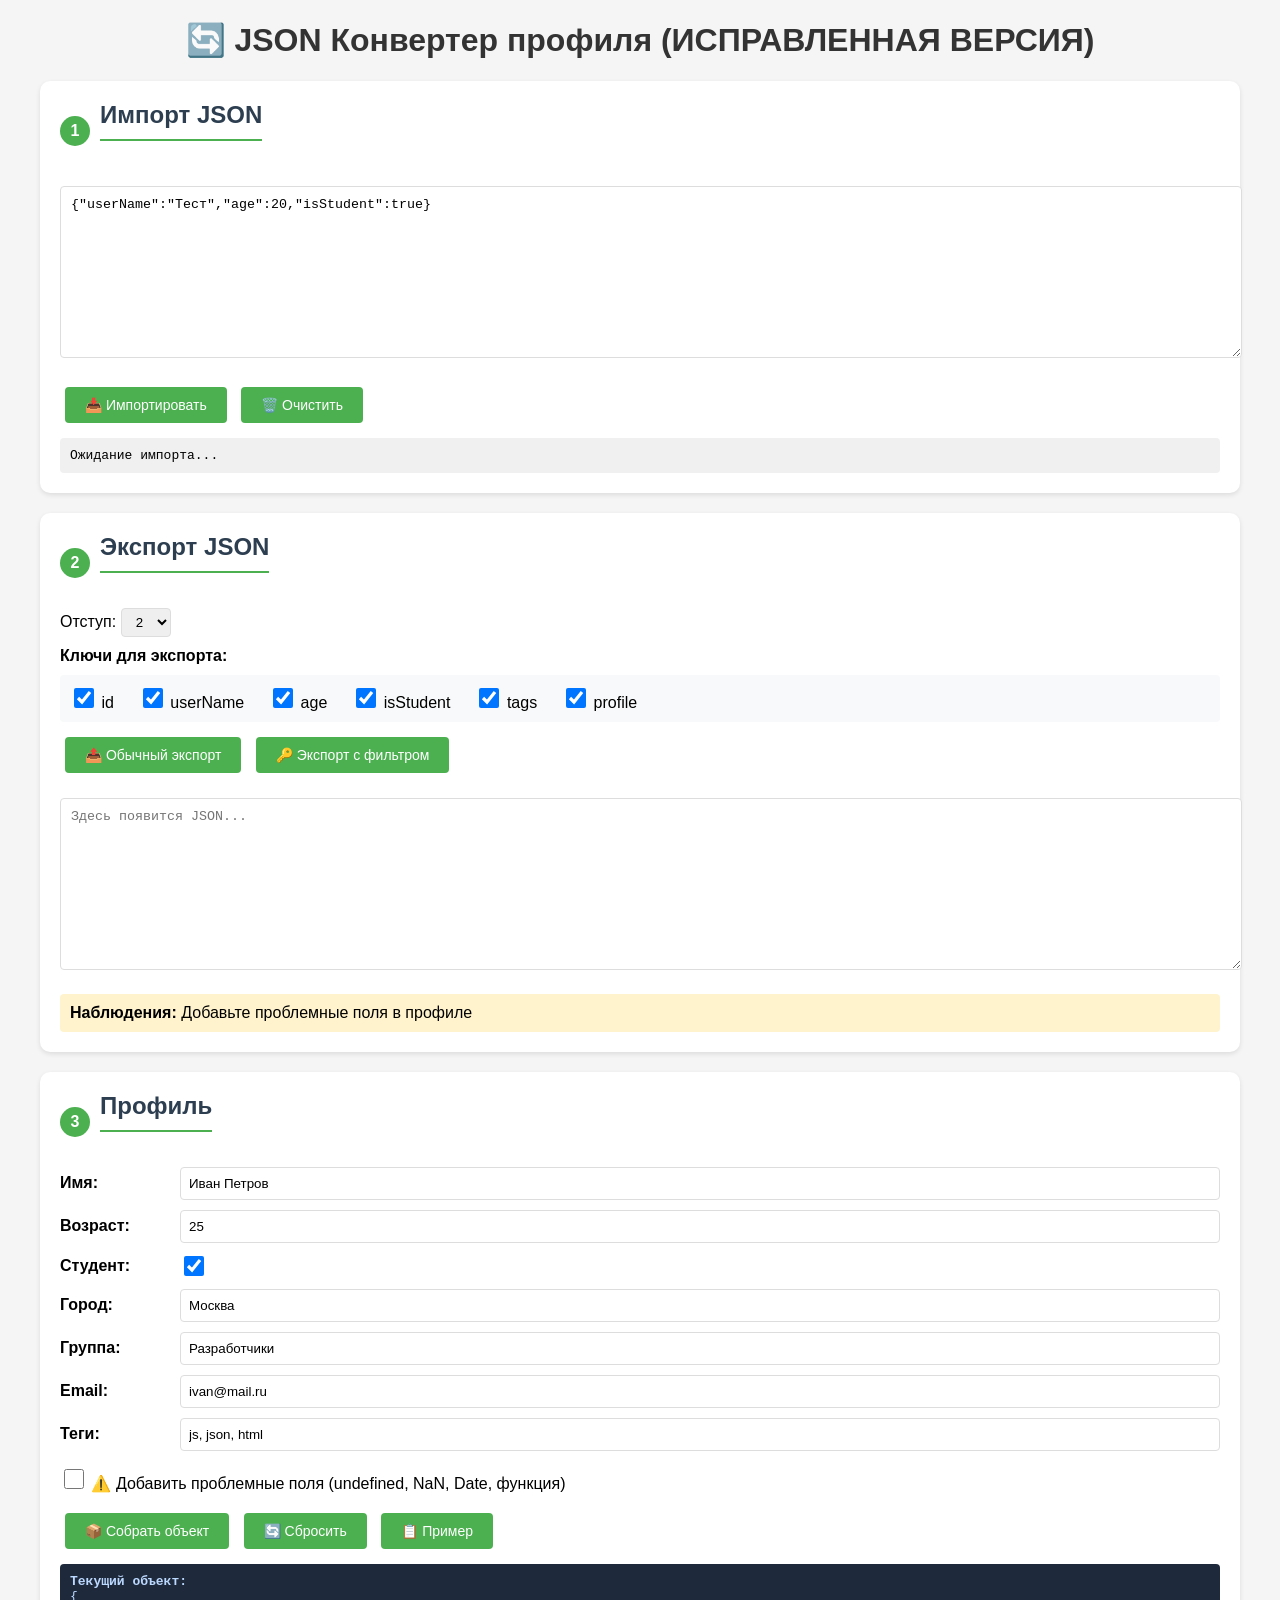
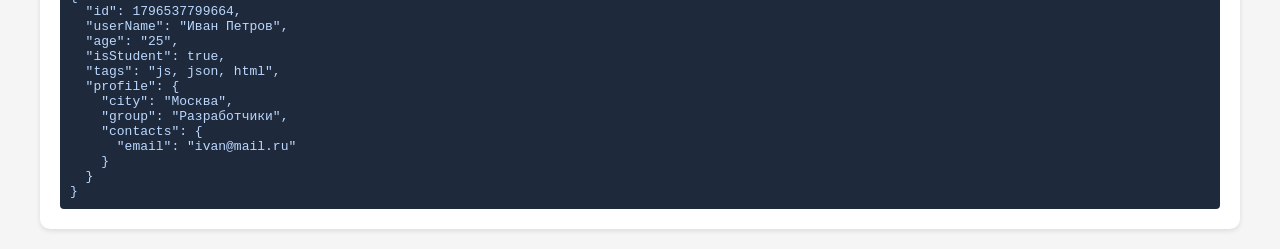
==== json/index.html @ 8294234c "Add files via upload" ====
<!DOCTYPE html>
<html lang="ru">
<head>
    <meta charset="UTF-8">
    <title>JSON Конвертер - РАБОЧАЯ ВЕРСИЯ</title>
    <style>
        /* Базовые стили */
        body { 
            font-family: Arial, sans-serif;
            max-width: 1200px; 
            margin: 20px auto; 
            padding: 0 20px; 
            background: #f5f5f5; 
        }

        h1 { 
            text-align: center; 
            color: #333; 
        }

        /* Стили для всех зон */
        .zone { 
            background: white; 
            padding: 20px; 
            margin: 20px 0; 
            border-radius: 10px; 
            box-shadow: 0 2px 5px rgba(0,0,0,0.1); 
        }

        .zone h2 { 
            margin-top: 0; 
            color: #2c3e50; 
            border-bottom: 2px solid #4CAF50; 
            padding-bottom: 10px; 
        }

        /* Строки формы */
        .form-row { 
            display: flex; 
            align-items: center; 
            margin: 10px 0; 
        }

        .form-row label { 
            width: 120px; 
            font-weight: bold; 
        }

        /* Поля ввода */
        input[type="text"], 
        input[type="email"] { 
            flex: 1; 
            padding: 8px; 
            border: 1px solid #ddd; 
            border-radius: 4px; 
        }

        input[type="checkbox"] { 
            width: 20px; 
            height: 20px; 
        }

        /* Текстовые поля */
        textarea { 
            width: 100%; 
            height: 150px; 
            margin: 10px 0; 
            font-family: monospace; 
            border: 1px solid #ddd; 
            border-radius: 4px; 
            padding: 10px;
        }

        /* Кнопки */
        button { 
            margin: 5px; 
            padding: 10px 20px; 
            cursor: pointer; 
            background: #4CAF50; 
            color: white; 
            border: none; 
            border-radius: 4px; 
            font-size: 14px;
        }

        button:hover { 
            background: #45a049; 
        }

        /* Группа кнопок */
        .button-group {
            margin: 10px 0;
        }

        /* Блок ошибки */
        .error { 
            color: red; 
            padding: 10px; 
            background: #ffeeee; 
            border-radius: 4px; 
            margin: 10px 0;
        }

        /* Блок результата */
        .success { 
            padding: 10px; 
            background: #f0f0f0; 
            border-radius: 4px; 
            white-space: pre-wrap; 
            font-family: monospace;
        }

        /* Чекбоксы фильтра */
        .checkbox-group { 
            display: flex; 
            flex-wrap: wrap; 
            gap: 10px; 
            margin: 10px 0; 
            padding: 10px;
            background: #f8f9fa;
            border-radius: 4px;
        }

        .checkbox-group label { 
            margin-right: 15px; 
        }

        /* Блок наблюдений */
        #observations { 
            margin-top: 10px; 
            padding: 10px; 
            background: #fff3cd; 
            border-radius: 4px; 
        }

        /* Превью объекта */
        #objectPreview { 
            background: #1e293b; 
            color: #bbd8ff; 
            padding: 10px; 
            border-radius: 4px; 
            margin-top: 10px;
        }

        /* Выпадающий список */
        select {
            padding: 5px 10px;
            border-radius: 4px;
            border: 1px solid #ddd;
        }

        /* Номера зон */
        .zone-header {
            display: flex;
            align-items: center;
            gap: 10px;
            margin-bottom: 15px;
        }

        .zone-number {
            background: #4CAF50;
            color: white;
            width: 30px;
            height: 30px;
            border-radius: 50%;
            display: flex;
            align-items: center;
            justify-content: center;
            font-weight: bold;
        }
    </style>
</head>
<body>
    <h1>🔄 JSON Конвертер профиля (ИСПРАВЛЕННАЯ ВЕРСИЯ)</h1>

    <!-- ===== ЗОНА 1: ИМПОРТ ===== -->
    <div class="zone">
        <div class="zone-header">
            <span class="zone-number">1</span>
            <h2>Импорт JSON</h2>
        </div>
        
        <textarea id="jsonInput" placeholder="Вставьте JSON сюда...">{"userName":"Тест","age":20,"isStudent":true}</textarea>
        
        <div class="button-group">
            <button onclick="importJSON()">📥 Импортировать</button>
            <button onclick="clearImport()">🗑️ Очистить</button>
        </div>
        
        <div id="importError" class="error" style="display: none;"></div>
        <div id="importResult" class="success">Ожидание импорта...</div>
    </div>

    <!-- ===== ЗОНА 2: ЭКСПОРТ ===== -->
    <div class="zone">
        <div class="zone-header">
            <span class="zone-number">2</span>
            <h2>Экспорт JSON</h2>
        </div>

        <div style="margin: 10px 0;">
            <label>Отступ: </label>
            <select id="spaceSelect">
                <option value="0">0</option>
                <option value="2" selected>2</option>
                <option value="4">4</option>
            </select>
        </div>

        <div style="margin: 10px 0;">
            <strong>Ключи для экспорта:</strong>
            <div class="checkbox-group" id="keyFilters"></div>
        </div>

        <div class="button-group">
            <button onclick="exportNormal()">📤 Обычный экспорт</button>
            <button onclick="exportWithKeys()">🔑 Экспорт с фильтром</button>
        </div>
        
        <textarea id="jsonOutput" placeholder="Здесь появится JSON..." readonly></textarea>
        
        <div id="observations">
            <strong>Наблюдения:</strong> Добавьте проблемные поля в профиле
        </div>
    </div>

    <!-- ===== ЗОНА 3: ПРОФИЛЬ ===== -->
    <div class="zone">
        <div class="zone-header">
            <span class="zone-number">3</span>
            <h2>Профиль</h2>
        </div>

        <div class="form-row">
            <label>Имя:</label>
            <input type="text" id="userName" value="Иван Петров">
        </div>

        <div class="form-row">
            <label>Возраст:</label>
            <input type="text" id="age" value="25">
        </div>

        <div class="form-row">
            <label>Студент:</label>
            <input type="checkbox" id="isStudent" checked>
        </div>

        <div class="form-row">
            <label>Город:</label>
            <input type="text" id="city" value="Москва">
        </div>

        <div class="form-row">
            <label>Группа:</label>
            <input type="text" id="group" value="Разработчики">
        </div>

        <div class="form-row">
            <label>Email:</label>
            <input type="email" id="email" value="ivan@mail.ru">
        </div>

        <div class="form-row">
            <label>Теги:</label>
            <input type="text" id="tags" value="js, json, html">
        </div>

        <div style="margin: 15px 0;">
            <label>
                <input type="checkbox" id="addProblematic">
                ⚠️ Добавить проблемные поля (undefined, NaN, Date, функция)
            </label>
        </div>

        <div class="button-group">
            <button onclick="buildObject()">📦 Собрать объект</button>
            <button onclick="resetForm()">🔄 Сбросить</button>
            <button onclick="fillExample()">📋 Пример</button>
        </div>

        <div id="objectPreview" class="success">Нажмите "Собрать объект"</div>
    </div>

    <script>
        // ===============================================
        // ВЕСЬ JAVASCRIPT ЗДЕСЬ - ВСЁ РАБОТАЕТ!
        // ===============================================

        // Текущий объект
        let currentObject = null;

        // ===== СБОРКА ОБЪЕКТА =====
        function buildObject() {
            const obj = {
                id: Date.now(),
                userName: document.getElementById('userName').value,
                age: document.getElementById('age').value,
                isStudent: document.getElementById('isStudent').checked,
                tags: document.getElementById('tags').value,
                profile: {
                    city: document.getElementById('city').value,
                    group: document.getElementById('group').value,
                    contacts: {
                        email: document.getElementById('email').value
                    }
                }
            };

            // Проблемные поля
            if (document.getElementById('addProblematic').checked) {
                obj.temp = undefined;
                obj.calc = function() { console.log('функция'); };
                obj.score = NaN;
                obj.inf = Infinity;
                obj.createdAt = new Date();
            }

            currentObject = obj;
            
            // Показываем объект
            document.getElementById('objectPreview').innerHTML = 
                '<strong>Текущий объект:</strong><br>' + 
                JSON.stringify(obj, (k, v) => typeof v === 'function' ? 'функция' : v, 2);
            
            // Обновляем чекбоксы
            updateCheckboxes(obj);
        }

        // ===== ОБНОВЛЕНИЕ ЧЕКБОКСОВ =====
        function updateCheckboxes(obj) {
            const container = document.getElementById('keyFilters');
            if (!container) return;
            
            container.innerHTML = '';
            
            for (let key in obj) {
                container.innerHTML += `
                    <label>
                        <input type="checkbox" value="${key}" checked> ${key}
                    </label>
                `;
            }
        }

        // ===== ОБЫЧНЫЙ ЭКСПОРТ =====
        function exportNormal() {
            if (!currentObject) {
                alert('Сначала соберите объект!');
                return;
            }
            
            const space = Number(document.getElementById('spaceSelect').value);
            const json = JSON.stringify(currentObject, null, space);
            document.getElementById('jsonOutput').value = json;
            showObservations(currentObject);
        }

        // ===== ЭКСПОРТ С ФИЛЬТРОМ =====
        function exportWithKeys() {
            if (!currentObject) {
                alert('Сначала соберите объект!');
                return;
            }
            
            const checkboxes = document.querySelectorAll('#keyFilters input:checked');
            const keys = Array.from(checkboxes).map(cb => cb.value);
            
            if (keys.length === 0) {
                alert('Выберите хотя бы один ключ!');
                return;
            }
            
            const space = Number(document.getElementById('spaceSelect').value);
            const json = JSON.stringify(currentObject, keys, space);
            document.getElementById('jsonOutput').value = json;
            showObservations(currentObject);
        }

        // ===== НАБЛЮДЕНИЯ =====
        function showObservations(obj) {
            const obs = document.getElementById('observations');
            let text = '<strong>Наблюдения:</strong><br>';
            
            if (obj.temp === undefined && 'temp' in obj) text += '• undefined пропал из JSON<br>';
            if (typeof obj.calc === 'function') text += '• функция пропала из JSON<br>';
            if (typeof obj.score === 'number' && isNaN(obj.score)) text += '• NaN стал null<br>';
            if (obj.inf === Infinity) text += '• Infinity стал null<br>';
            if (obj.createdAt instanceof Date) text += '• Date стал строкой<br>';
            
            if (text === '<strong>Наблюдения:</strong><br>') {
                text += '• проблемных полей нет';
            }
            
            obs.innerHTML = text;
        }

        // ===== ИМПОРТ =====
        function importJSON() {
            const jsonText = document.getElementById('jsonInput').value;
            const errorDiv = document.getElementById('importError');
            const resultDiv = document.getElementById('importResult');
            
            errorDiv.style.display = 'none';
            
            try {
                const obj = JSON.parse(jsonText);
                resultDiv.innerHTML = '<strong>Успех! Объект:</strong><br>' + 
                    JSON.stringify(obj, null, 2);
            } catch (error) {
                errorDiv.style.display = 'block';
                errorDiv.innerHTML = '❌ Ошибка: ' + error.message;
                resultDiv.innerHTML = 'Ошибка парсинга';
            }
        }

        // ===== ОЧИСТКА ИМПОРТА =====
        function clearImport() {
            document.getElementById('jsonInput').value = '';
            document.getElementById('importError').style.display = 'none';
            document.getElementById('importResult').innerHTML = 'Поле очищено';
        }

        // ===== СБРОС ФОРМЫ =====
        function resetForm() {
            document.getElementById('userName').value = 'Иван Петров';
            document.getElementById('age').value = '25';
            document.getElementById('isStudent').checked = true;
            document.getElementById('city').value = 'Москва';
            document.getElementById('group').value = 'Разработчики';
            document.getElementById('email').value = 'ivan@mail.ru';
            document.getElementById('tags').value = 'js, json, html';
            document.getElementById('addProblematic').checked = false;
            
            buildObject();
        }

        // ===== ПРИМЕР ДАННЫХ =====
        function fillExample() {
            document.getElementById('userName').value = 'Анна Смирнова';
            document.getElementById('age').value = '28';
            document.getElementById('isStudent').checked = false;
            document.getElementById('city').value = 'Санкт-Петербург';
            document.getElementById('group').value = 'Маркетинг';
            document.getElementById('email').value = 'anna@mail.ru';
            document.getElementById('tags').value = 'маркетинг, smm, реклама';
            document.getElementById('addProblematic').checked = true;
            
            buildObject();
        }

        // ===== ИНИЦИАЛИЗАЦИЯ =====
        window.onload = function() {
            buildObject();
        };
    </script>
</body>
</html>
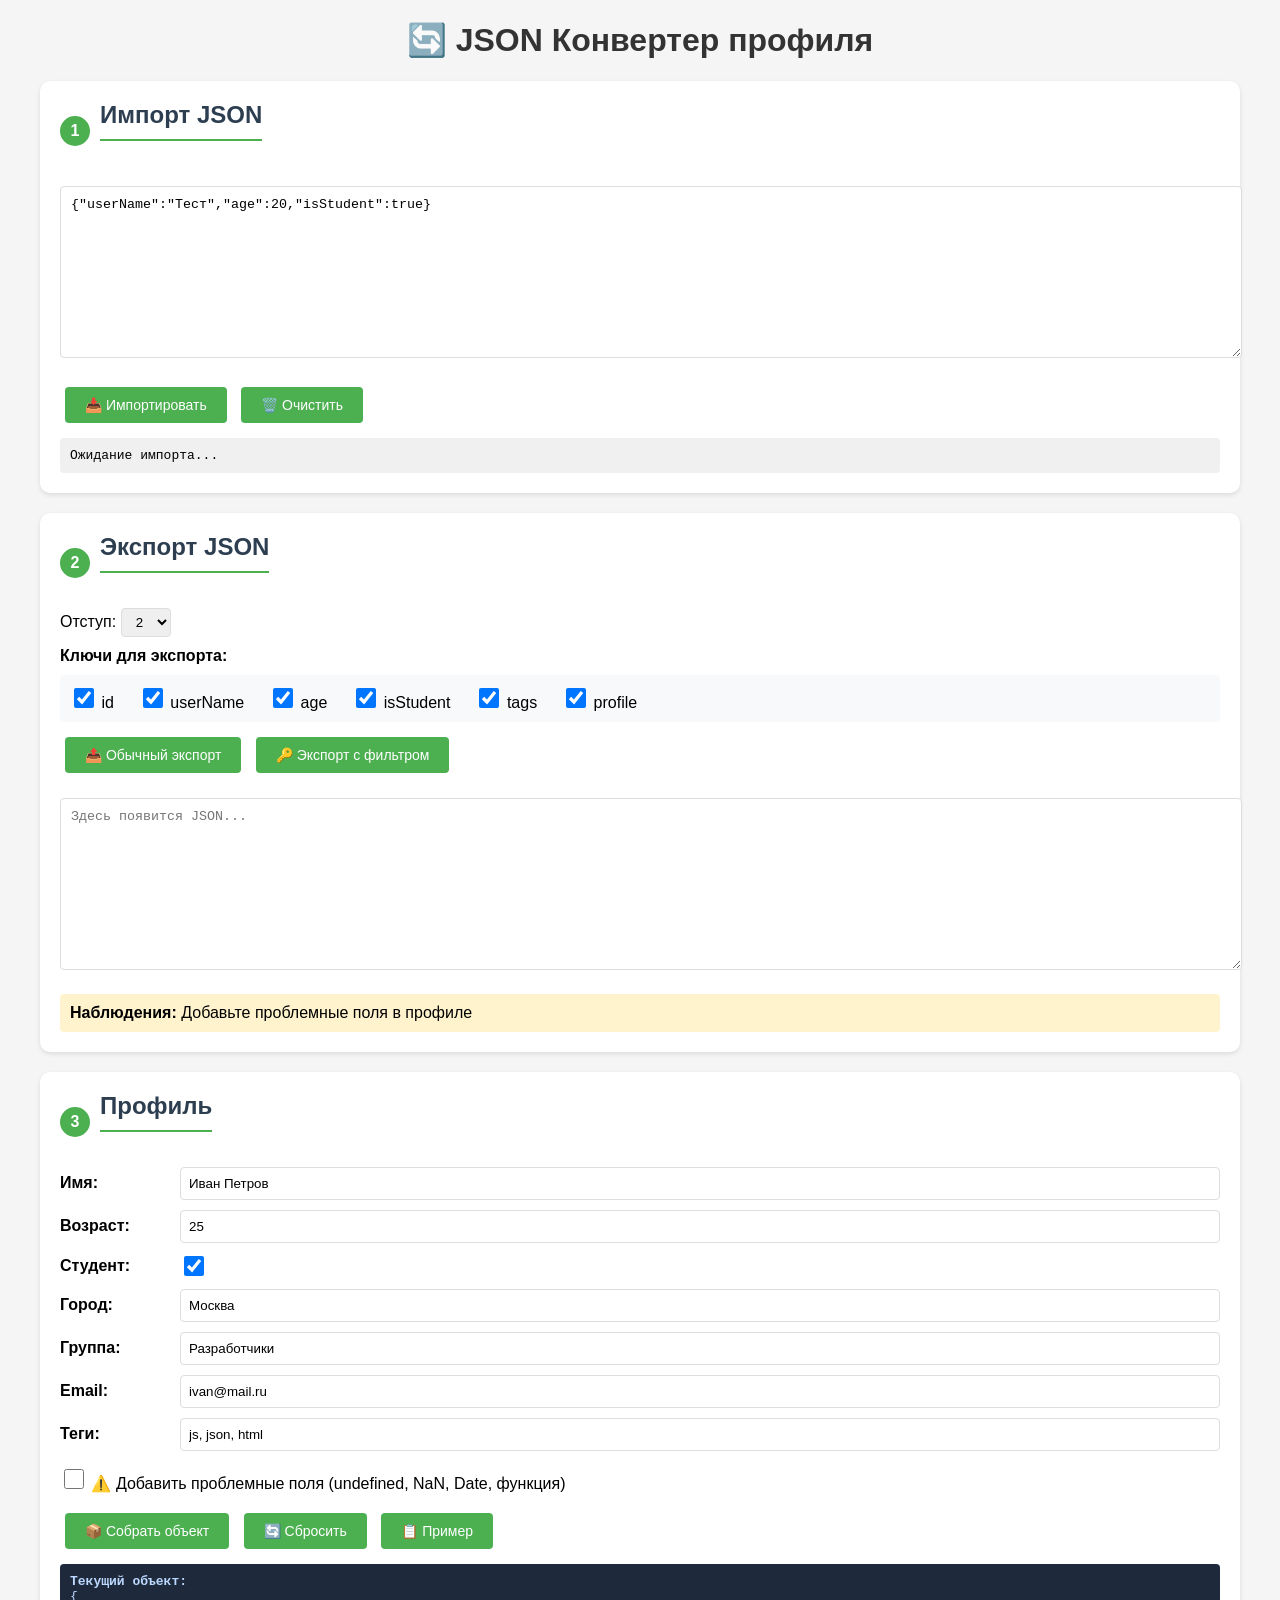
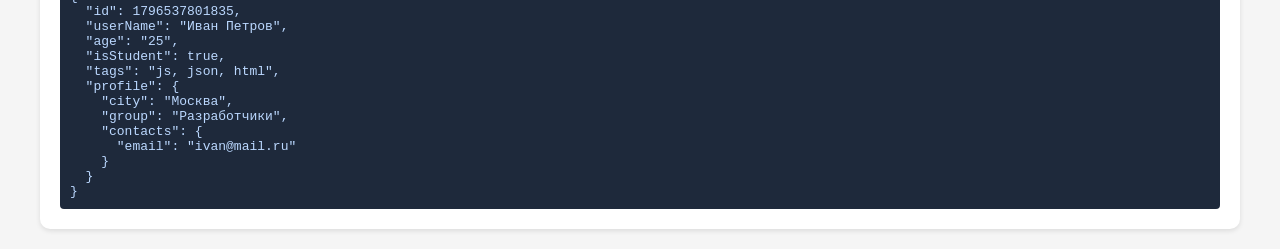
==== commit 2a4c348e: "Update index.html" ====
--- a/json/index.html
+++ b/json/index.html
@@ -171,7 +171,7 @@
     </style>
 </head>
 <body>
-    <h1>🔄 JSON Конвертер профиля (ИСПРАВЛЕННАЯ ВЕРСИЯ)</h1>
+    <h1>🔄 JSON Конвертер профиля</h1>
 
     <!-- ===== ЗОНА 1: ИМПОРТ ===== -->
     <div class="zone">
@@ -455,4 +455,5 @@
         };
     </script>
 </body>
-</html>+
+</html>
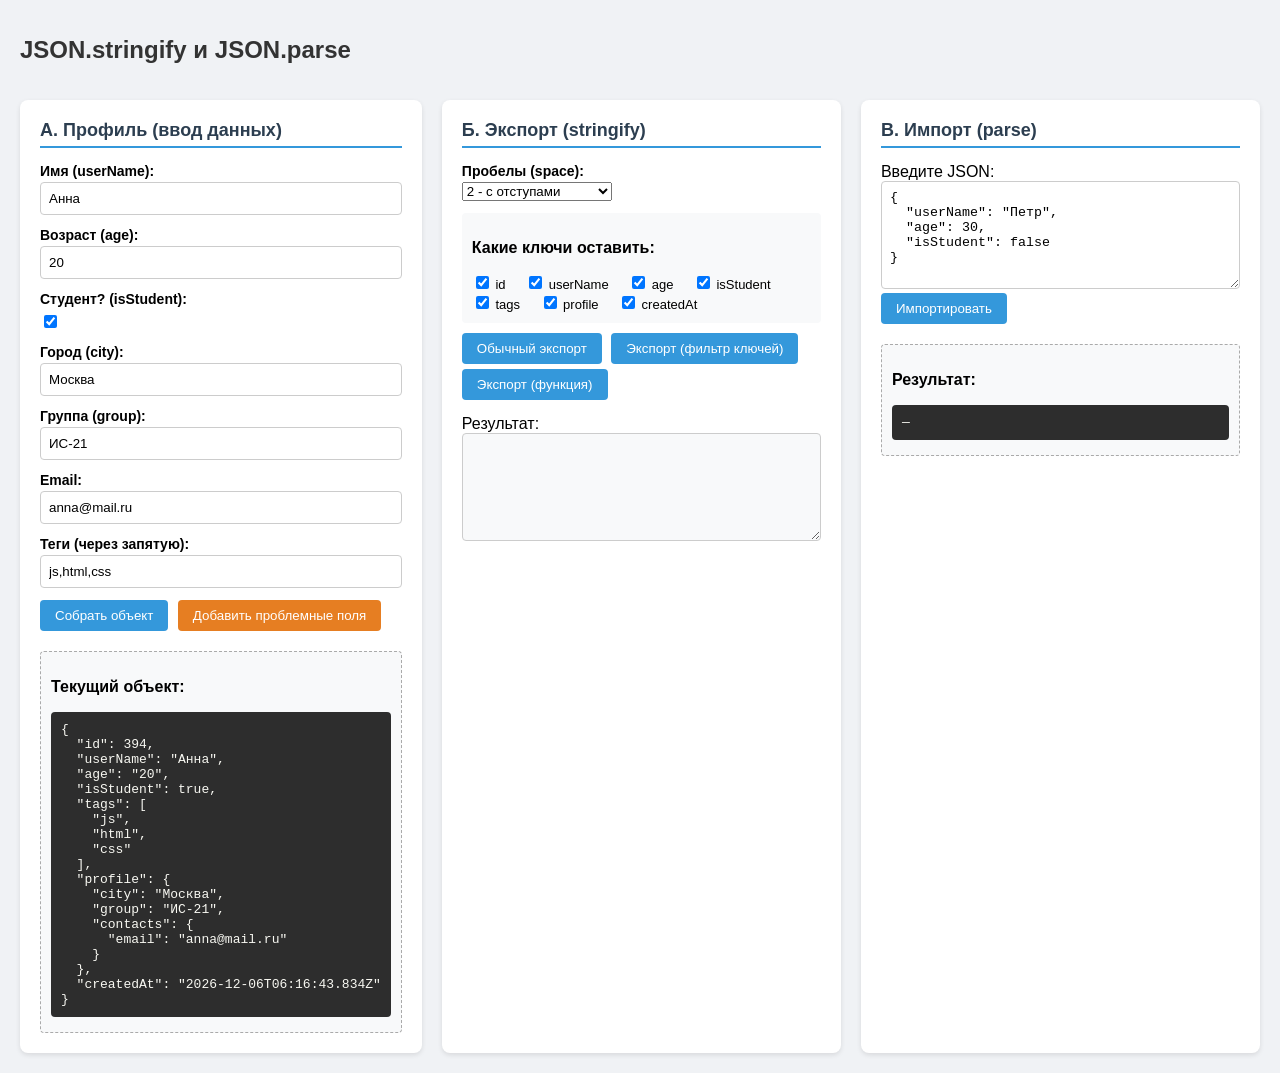
==== commit 74a5914c: "Add files via upload" ====
--- a/json/index.html
+++ b/json/index.html
@@ -2,458 +2,115 @@
 <html lang="ru">
 <head>
     <meta charset="UTF-8">
-    <title>JSON Конвертер - РАБОЧАЯ ВЕРСИЯ</title>
-    <style>
-        /* Базовые стили */
-        body { 
-            font-family: Arial, sans-serif;
-            max-width: 1200px; 
-            margin: 20px auto; 
-            padding: 0 20px; 
-            background: #f5f5f5; 
-        }
-
-        h1 { 
-            text-align: center; 
-            color: #333; 
-        }
-
-        /* Стили для всех зон */
-        .zone { 
-            background: white; 
-            padding: 20px; 
-            margin: 20px 0; 
-            border-radius: 10px; 
-            box-shadow: 0 2px 5px rgba(0,0,0,0.1); 
-        }
-
-        .zone h2 { 
-            margin-top: 0; 
-            color: #2c3e50; 
-            border-bottom: 2px solid #4CAF50; 
-            padding-bottom: 10px; 
-        }
-
-        /* Строки формы */
-        .form-row { 
-            display: flex; 
-            align-items: center; 
-            margin: 10px 0; 
-        }
-
-        .form-row label { 
-            width: 120px; 
-            font-weight: bold; 
-        }
-
-        /* Поля ввода */
-        input[type="text"], 
-        input[type="email"] { 
-            flex: 1; 
-            padding: 8px; 
-            border: 1px solid #ddd; 
-            border-radius: 4px; 
-        }
-
-        input[type="checkbox"] { 
-            width: 20px; 
-            height: 20px; 
-        }
-
-        /* Текстовые поля */
-        textarea { 
-            width: 100%; 
-            height: 150px; 
-            margin: 10px 0; 
-            font-family: monospace; 
-            border: 1px solid #ddd; 
-            border-radius: 4px; 
-            padding: 10px;
-        }
-
-        /* Кнопки */
-        button { 
-            margin: 5px; 
-            padding: 10px 20px; 
-            cursor: pointer; 
-            background: #4CAF50; 
-            color: white; 
-            border: none; 
-            border-radius: 4px; 
-            font-size: 14px;
-        }
-
-        button:hover { 
-            background: #45a049; 
-        }
-
-        /* Группа кнопок */
-        .button-group {
-            margin: 10px 0;
-        }
-
-        /* Блок ошибки */
-        .error { 
-            color: red; 
-            padding: 10px; 
-            background: #ffeeee; 
-            border-radius: 4px; 
-            margin: 10px 0;
-        }
-
-        /* Блок результата */
-        .success { 
-            padding: 10px; 
-            background: #f0f0f0; 
-            border-radius: 4px; 
-            white-space: pre-wrap; 
-            font-family: monospace;
-        }
-
-        /* Чекбоксы фильтра */
-        .checkbox-group { 
-            display: flex; 
-            flex-wrap: wrap; 
-            gap: 10px; 
-            margin: 10px 0; 
-            padding: 10px;
-            background: #f8f9fa;
-            border-radius: 4px;
-        }
-
-        .checkbox-group label { 
-            margin-right: 15px; 
-        }
-
-        /* Блок наблюдений */
-        #observations { 
-            margin-top: 10px; 
-            padding: 10px; 
-            background: #fff3cd; 
-            border-radius: 4px; 
-        }
-
-        /* Превью объекта */
-        #objectPreview { 
-            background: #1e293b; 
-            color: #bbd8ff; 
-            padding: 10px; 
-            border-radius: 4px; 
-            margin-top: 10px;
-        }
-
-        /* Выпадающий список */
-        select {
-            padding: 5px 10px;
-            border-radius: 4px;
-            border: 1px solid #ddd;
-        }
-
-        /* Номера зон */
-        .zone-header {
-            display: flex;
-            align-items: center;
-            gap: 10px;
-            margin-bottom: 15px;
-        }
-
-        .zone-number {
-            background: #4CAF50;
-            color: white;
-            width: 30px;
-            height: 30px;
-            border-radius: 50%;
-            display: flex;
-            align-items: center;
-            justify-content: center;
-            font-weight: bold;
-        }
-    </style>
+    <title>JSON пример</title>
+    <link rel="stylesheet" href="style.css">
 </head>
 <body>
-    <h1>🔄 JSON Конвертер профиля</h1>
-
-    <!-- ===== ЗОНА 1: ИМПОРТ ===== -->
-    <div class="zone">
-        <div class="zone-header">
-            <span class="zone-number">1</span>
-            <h2>Импорт JSON</h2>
+    <div class="page">
+        <h1>JSON.stringify и JSON.parse</h1>
+        
+        <!-- Зона А: Профиль -->
+        <div class="block">
+            <h2>А. Профиль (ввод данных)</h2>
+            
+            <div class="field">
+                <label>Имя (userName):</label>
+                <input type="text" id="userName" value="Анна">
+            </div>
+            
+            <div class="field">
+                <label>Возраст (age):</label>
+                <input type="text" id="age" value="20">
+            </div>
+            
+            <div class="field">
+                <label>Студент? (isStudent):</label>
+                <input type="checkbox" id="isStudent" checked>
+            </div>
+            
+            <div class="field">
+                <label>Город (city):</label>
+                <input type="text" id="city" value="Москва">
+            </div>
+            
+            <div class="field">
+                <label>Группа (group):</label>
+                <input type="text" id="group" value="ИС-21">
+            </div>
+            
+            <div class="field">
+                <label>Email:</label>
+                <input type="text" id="email" value="anna@mail.ru">
+            </div>
+            
+            <div class="field">
+                <label>Теги (через запятую):</label>
+                <input type="text" id="tags" value="js,html,css">
+            </div>
+            
+            <button id="buildBtn">Собрать объект</button>
+            <button id="problemBtn">Добавить проблемные поля</button>
+            
+            <div class="result-box">
+                <p><b>Текущий объект:</b></p>
+                <pre id="objectShow">{}</pre>
+            </div>
         </div>
         
-        <textarea id="jsonInput" placeholder="Вставьте JSON сюда...">{"userName":"Тест","age":20,"isStudent":true}</textarea>
-        
-        <div class="button-group">
-            <button onclick="importJSON()">📥 Импортировать</button>
-            <button onclick="clearImport()">🗑️ Очистить</button>
+        <!-- Зона B: Экспорт -->
+        <div class="block">
+            <h2>Б. Экспорт (stringify)</h2>
+            
+            <div class="field">
+                <label>Пробелы (space):</label>
+                <select id="spaceSelect">
+                    <option value="0">0 - без пробелов</option>
+                    <option value="2" selected>2 - с отступами</option>
+                    <option value="4">4 - большие отступы</option>
+                </select>
+            </div>
+            
+            <div class="check-group">
+                <p><b>Какие ключи оставить:</b></p>
+                <label><input type="checkbox" class="keyCheck" value="id" checked> id</label>
+                <label><input type="checkbox" class="keyCheck" value="userName" checked> userName</label>
+                <label><input type="checkbox" class="keyCheck" value="age" checked> age</label>
+                <label><input type="checkbox" class="keyCheck" value="isStudent" checked> isStudent</label>
+                <label><input type="checkbox" class="keyCheck" value="tags" checked> tags</label>
+                <label><input type="checkbox" class="keyCheck" value="profile" checked> profile</label>
+                <label><input type="checkbox" class="keyCheck" value="createdAt" checked> createdAt</label>
+            </div>
+            
+            <div style="margin: 10px 0;">
+                <button id="exportSimple">Обычный экспорт</button>
+                <button id="exportArray">Экспорт (фильтр ключей)</button>
+                <button id="exportFunc">Экспорт (функция)</button>
+            </div>
+            
+            <label>Результат:</label>
+            <textarea id="jsonOut" rows="6" readonly></textarea>
         </div>
         
-        <div id="importError" class="error" style="display: none;"></div>
-        <div id="importResult" class="success">Ожидание импорта...</div>
-    </div>
-
-    <!-- ===== ЗОНА 2: ЭКСПОРТ ===== -->
-    <div class="zone">
-        <div class="zone-header">
-            <span class="zone-number">2</span>
-            <h2>Экспорт JSON</h2>
-        </div>
-
-        <div style="margin: 10px 0;">
-            <label>Отступ: </label>
-            <select id="spaceSelect">
-                <option value="0">0</option>
-                <option value="2" selected>2</option>
-                <option value="4">4</option>
-            </select>
-        </div>
-
-        <div style="margin: 10px 0;">
-            <strong>Ключи для экспорта:</strong>
-            <div class="checkbox-group" id="keyFilters"></div>
-        </div>
-
-        <div class="button-group">
-            <button onclick="exportNormal()">📤 Обычный экспорт</button>
-            <button onclick="exportWithKeys()">🔑 Экспорт с фильтром</button>
-        </div>
-        
-        <textarea id="jsonOutput" placeholder="Здесь появится JSON..." readonly></textarea>
-        
-        <div id="observations">
-            <strong>Наблюдения:</strong> Добавьте проблемные поля в профиле
+        <!-- Зона C: Импорт -->
+        <div class="block">
+            <h2>В. Импорт (parse)</h2>
+            
+            <label>Введите JSON:</label>
+            <textarea id="jsonIn" rows="6"></textarea>
+            
+            <button id="importBtn">Импортировать</button>
+            
+            <div class="result-box">
+                <p><b>Результат:</b></p>
+                <pre id="importShow">—</pre>
+            </div>
+            
+            <div class="error" id="errorBox" style="display: none;">
+                <p>Ошибка: <span id="errorMsg"></span></p>
+            </div>
         </div>
     </div>
-
-    <!-- ===== ЗОНА 3: ПРОФИЛЬ ===== -->
-    <div class="zone">
-        <div class="zone-header">
-            <span class="zone-number">3</span>
-            <h2>Профиль</h2>
-        </div>
-
-        <div class="form-row">
-            <label>Имя:</label>
-            <input type="text" id="userName" value="Иван Петров">
-        </div>
-
-        <div class="form-row">
-            <label>Возраст:</label>
-            <input type="text" id="age" value="25">
-        </div>
-
-        <div class="form-row">
-            <label>Студент:</label>
-            <input type="checkbox" id="isStudent" checked>
-        </div>
-
-        <div class="form-row">
-            <label>Город:</label>
-            <input type="text" id="city" value="Москва">
-        </div>
-
-        <div class="form-row">
-            <label>Группа:</label>
-            <input type="text" id="group" value="Разработчики">
-        </div>
-
-        <div class="form-row">
-            <label>Email:</label>
-            <input type="email" id="email" value="ivan@mail.ru">
-        </div>
-
-        <div class="form-row">
-            <label>Теги:</label>
-            <input type="text" id="tags" value="js, json, html">
-        </div>
-
-        <div style="margin: 15px 0;">
-            <label>
-                <input type="checkbox" id="addProblematic">
-                ⚠️ Добавить проблемные поля (undefined, NaN, Date, функция)
-            </label>
-        </div>
-
-        <div class="button-group">
-            <button onclick="buildObject()">📦 Собрать объект</button>
-            <button onclick="resetForm()">🔄 Сбросить</button>
-            <button onclick="fillExample()">📋 Пример</button>
-        </div>
-
-        <div id="objectPreview" class="success">Нажмите "Собрать объект"</div>
-    </div>
-
-    <script>
-        // ===============================================
-        // ВЕСЬ JAVASCRIPT ЗДЕСЬ - ВСЁ РАБОТАЕТ!
-        // ===============================================
-
-        // Текущий объект
-        let currentObject = null;
-
-        // ===== СБОРКА ОБЪЕКТА =====
-        function buildObject() {
-            const obj = {
-                id: Date.now(),
-                userName: document.getElementById('userName').value,
-                age: document.getElementById('age').value,
-                isStudent: document.getElementById('isStudent').checked,
-                tags: document.getElementById('tags').value,
-                profile: {
-                    city: document.getElementById('city').value,
-                    group: document.getElementById('group').value,
-                    contacts: {
-                        email: document.getElementById('email').value
-                    }
-                }
-            };
-
-            // Проблемные поля
-            if (document.getElementById('addProblematic').checked) {
-                obj.temp = undefined;
-                obj.calc = function() { console.log('функция'); };
-                obj.score = NaN;
-                obj.inf = Infinity;
-                obj.createdAt = new Date();
-            }
-
-            currentObject = obj;
-            
-            // Показываем объект
-            document.getElementById('objectPreview').innerHTML = 
-                '<strong>Текущий объект:</strong><br>' + 
-                JSON.stringify(obj, (k, v) => typeof v === 'function' ? 'функция' : v, 2);
-            
-            // Обновляем чекбоксы
-            updateCheckboxes(obj);
-        }
-
-        // ===== ОБНОВЛЕНИЕ ЧЕКБОКСОВ =====
-        function updateCheckboxes(obj) {
-            const container = document.getElementById('keyFilters');
-            if (!container) return;
-            
-            container.innerHTML = '';
-            
-            for (let key in obj) {
-                container.innerHTML += `
-                    <label>
-                        <input type="checkbox" value="${key}" checked> ${key}
-                    </label>
-                `;
-            }
-        }
-
-        // ===== ОБЫЧНЫЙ ЭКСПОРТ =====
-        function exportNormal() {
-            if (!currentObject) {
-                alert('Сначала соберите объект!');
-                return;
-            }
-            
-            const space = Number(document.getElementById('spaceSelect').value);
-            const json = JSON.stringify(currentObject, null, space);
-            document.getElementById('jsonOutput').value = json;
-            showObservations(currentObject);
-        }
-
-        // ===== ЭКСПОРТ С ФИЛЬТРОМ =====
-        function exportWithKeys() {
-            if (!currentObject) {
-                alert('Сначала соберите объект!');
-                return;
-            }
-            
-            const checkboxes = document.querySelectorAll('#keyFilters input:checked');
-            const keys = Array.from(checkboxes).map(cb => cb.value);
-            
-            if (keys.length === 0) {
-                alert('Выберите хотя бы один ключ!');
-                return;
-            }
-            
-            const space = Number(document.getElementById('spaceSelect').value);
-            const json = JSON.stringify(currentObject, keys, space);
-            document.getElementById('jsonOutput').value = json;
-            showObservations(currentObject);
-        }
-
-        // ===== НАБЛЮДЕНИЯ =====
-        function showObservations(obj) {
-            const obs = document.getElementById('observations');
-            let text = '<strong>Наблюдения:</strong><br>';
-            
-            if (obj.temp === undefined && 'temp' in obj) text += '• undefined пропал из JSON<br>';
-            if (typeof obj.calc === 'function') text += '• функция пропала из JSON<br>';
-            if (typeof obj.score === 'number' && isNaN(obj.score)) text += '• NaN стал null<br>';
-            if (obj.inf === Infinity) text += '• Infinity стал null<br>';
-            if (obj.createdAt instanceof Date) text += '• Date стал строкой<br>';
-            
-            if (text === '<strong>Наблюдения:</strong><br>') {
-                text += '• проблемных полей нет';
-            }
-            
-            obs.innerHTML = text;
-        }
-
-        // ===== ИМПОРТ =====
-        function importJSON() {
-            const jsonText = document.getElementById('jsonInput').value;
-            const errorDiv = document.getElementById('importError');
-            const resultDiv = document.getElementById('importResult');
-            
-            errorDiv.style.display = 'none';
-            
-            try {
-                const obj = JSON.parse(jsonText);
-                resultDiv.innerHTML = '<strong>Успех! Объект:</strong><br>' + 
-                    JSON.stringify(obj, null, 2);
-            } catch (error) {
-                errorDiv.style.display = 'block';
-                errorDiv.innerHTML = '❌ Ошибка: ' + error.message;
-                resultDiv.innerHTML = 'Ошибка парсинга';
-            }
-        }
-
-        // ===== ОЧИСТКА ИМПОРТА =====
-        function clearImport() {
-            document.getElementById('jsonInput').value = '';
-            document.getElementById('importError').style.display = 'none';
-            document.getElementById('importResult').innerHTML = 'Поле очищено';
-        }
-
-        // ===== СБРОС ФОРМЫ =====
-        function resetForm() {
-            document.getElementById('userName').value = 'Иван Петров';
-            document.getElementById('age').value = '25';
-            document.getElementById('isStudent').checked = true;
-            document.getElementById('city').value = 'Москва';
-            document.getElementById('group').value = 'Разработчики';
-            document.getElementById('email').value = 'ivan@mail.ru';
-            document.getElementById('tags').value = 'js, json, html';
-            document.getElementById('addProblematic').checked = false;
-            
-            buildObject();
-        }
-
-        // ===== ПРИМЕР ДАННЫХ =====
-        function fillExample() {
-            document.getElementById('userName').value = 'Анна Смирнова';
-            document.getElementById('age').value = '28';
-            document.getElementById('isStudent').checked = false;
-            document.getElementById('city').value = 'Санкт-Петербург';
-            document.getElementById('group').value = 'Маркетинг';
-            document.getElementById('email').value = 'anna@mail.ru';
-            document.getElementById('tags').value = 'маркетинг, smm, реклама';
-            document.getElementById('addProblematic').checked = true;
-            
-            buildObject();
-        }
-
-        // ===== ИНИЦИАЛИЗАЦИЯ =====
-        window.onload = function() {
-            buildObject();
-        };
-    </script>
+    
+    <script src="script.js"></script>
 </body>
-
-</html>
+</html>
--- a/json/style.css
+++ b/json/style.css
@@ -0,0 +1,138 @@
+* {
+    box-sizing: border-box;
+}
+
+body {
+    background: #f0f2f5;
+    font-family: Arial, sans-serif;
+    padding: 20px;
+    margin: 0;
+}
+
+.page {
+    max-width: 1300px;
+    margin: 0 auto;
+    display: flex;
+    gap: 20px;
+    flex-wrap: wrap;
+}
+
+.block {
+    background: white;
+    border-radius: 8px;
+    padding: 20px;
+    flex: 1 1 300px;
+    box-shadow: 0 2px 5px rgba(0,0,0,0.1);
+}
+
+h1 {
+    width: 100%;
+    color: #333;
+    font-size: 24px;
+}
+
+h2 {
+    margin-top: 0;
+    color: #2c3e50;
+    font-size: 18px;
+    border-bottom: 2px solid #3498db;
+    padding-bottom: 5px;
+}
+
+.field {
+    margin-bottom: 12px;
+}
+
+.field label {
+    display: block;
+    margin-bottom: 3px;
+    font-weight: bold;
+    font-size: 14px;
+}
+
+.field input[type="text"] {
+    width: 100%;
+    padding: 8px;
+    border: 1px solid #ccc;
+    border-radius: 4px;
+}
+
+.field input[type="checkbox"] {
+    margin-top: 5px;
+}
+
+button {
+    background: #3498db;
+    color: white;
+    border: none;
+    padding: 8px 15px;
+    border-radius: 4px;
+    cursor: pointer;
+    margin-right: 5px;
+    margin-bottom: 5px;
+}
+
+button:hover {
+    background: #2980b9;
+}
+
+#problemBtn {
+    background: #e67e22;
+}
+
+#problemBtn:hover {
+    background: #d35400;
+}
+
+textarea {
+    width: 100%;
+    padding: 8px;
+    border: 1px solid #ccc;
+    border-radius: 4px;
+    font-family: monospace;
+    resize: vertical;
+}
+
+textarea[readonly] {
+    background: #f8f9fa;
+}
+
+.result-box {
+    margin-top: 15px;
+    background: #f8f9fa;
+    padding: 10px;
+    border-radius: 4px;
+    border: 1px dashed #aaa;
+}
+
+pre {
+    background: #2d2d2d;
+    color: #f8f8f2;
+    padding: 10px;
+    border-radius: 4px;
+    overflow-x: auto;
+    font-size: 13px;
+    margin: 5px 0;
+}
+
+.check-group {
+    margin: 10px 0;
+    padding: 10px;
+    background: #f8f9fa;
+    border-radius: 4px;
+}
+
+.check-group label {
+    display: inline-block;
+    margin-right: 15px;
+    font-size: 13px;
+}
+
+.error {
+    margin-top: 10px;
+    padding: 10px;
+    background: #f8d7da;
+    border: 1px solid #f5c6cb;
+    border-radius: 4px;
+    color: #721c24;
+}
